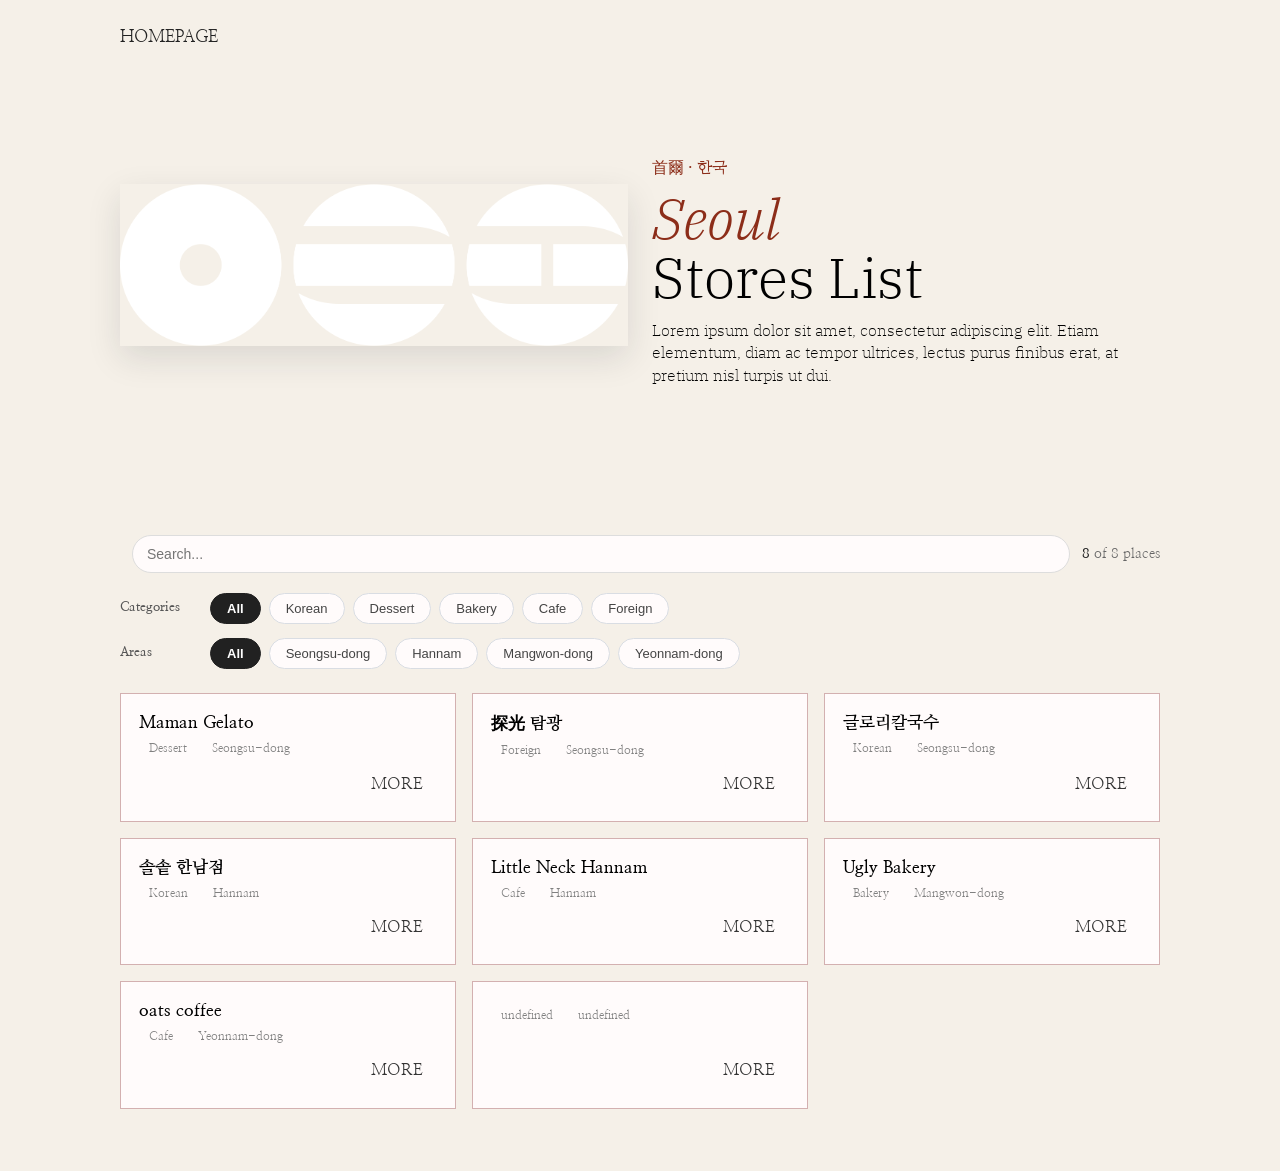
==== to-eat-detail.html @ 39fed941 "Add files via upload" ====
<!DOCTYPE html>
<html lang="zh-Hant">
<head>
  <meta charset="UTF-8" />
  <meta name="viewport" content="width=device-width, initial-scale=1.0" />
  <title>List in Seoul</title>

  <link rel="stylesheet" href="to-eat-detail.css" />
  <link rel="stylesheet" href="https://cdnjs.cloudflare.com/ajax/libs/remixicon/4.2.0/remixicon.min.css" />

  <link rel="preconnect" href="https://fonts.googleapis.com" />
  <link rel="preconnect" href="https://fonts.gstatic.com" crossorigin />
  <link href="https://fonts.googleapis.com/css2?family=IBM+Plex+Serif:ital,wght@0,100;0,200;0,300;0,400;0,500;0,600;0,700;1,100;1,200;1,300;1,400;1,500;1,600;1,700&family=Nanum+Myeongjo&display=swap"
        rel="stylesheet" />
</head>
<body>
  <header class="header">
    <nav class="container header-inner">
      <a href="#" class="nav-logo">
        <i class="ri-home-line"></i>
        <span>HOMEPAGE</span>
      </a>
    </nav>
  </header>

  <section class="eat-hero">
    <div class="container hero-inner">
      <figure class="eat-hero-figure">
        <img src="images/arirang-icon.png" alt="sticker" />
      </figure>

      <div class="eat-hero-content">
        <p class="eyebrow">首爾 · 한국</p>
        <h1 class="eat-hero-title">
          <span class="eat-hero-title1">Seoul</span>
          <span class="eat-hero-title2">Stores List</span>
        </h1>
        <p class="eat-hero-subtitle">
          Lorem ipsum dolor sit amet, consectetur adipiscing elit. Etiam elementum,
          diam ac tempor ultrices, lectus purus finibus erat, at pretium nisl turpis ut dui.
        </p>
      </div>
    </div>
  </section>

  <section class="list">
    <div class="container">
      <div class="toolbar">
        <label for="searchInput" class="sr-only">Search</label>
        <i class="ri-search-line"></i>
        <input id="searchInput" type="text" placeholder="Search..." />
        <div id="countText" aria-live="polite">0 of 0 places</div>
      </div>

      <div class="filter-group">
        <span class="filter-label">Categories</span>
        <div class="chips" id="categoryChips"></div>
      </div>

      <div class="filter-group">
        <span class="filter-label">Areas</span>
        <div class="chips" id="areaChips"></div>
      </div>

      <article class="cards" id="cardsContainer"></article>
    </div>
  </section>

  <!-- 共用餐廳詳細資料彈窗 -->
  <div class="modal" id="placeModal" aria-hidden="true">
    <div class="modal-backdrop" data-modal-close></div>
    <section class="modal-panel" role="dialog" aria-modal="true"
      aria-labelledby="modalTitle" aria-describedby="modalDescription" tabindex="-1">
      <button class="modal-close" type="button" aria-label="關閉彈窗" data-modal-close>
        <i class="ri-close-line" aria-hidden="true"></i>
      </button>
      <div class="modal-layout">
        <div class="modal-image-wrap">
          <img class="modal-image" id="modalImage" src="" alt="" />
        </div>
        <div class="modal-content">
          <p class="modal-eyebrow">SEOUL · EATING LIST</p>
          <h2 id="modalTitle"></h2>
          <div class="modal-tags" id="modalTags"></div>
          <section class="modal-section">
            <p class="modal-detail" id="modalAddress"></p>
            <div class="modal-map-links">
              <a class="modal-link" id="modalGoogleMap" href="#" target="_blank" rel="noopener">
                <i class="ri-map-pin-line" aria-hidden="true"></i> Google <i class="ri-arrow-right-up-line" aria-hidden="true"></i>
              </a>
              <a class="modal-link" id="modalNaverMap" href="#" target="_blank" rel="noopener">
                <i class="ri-map-pin-2-line" aria-hidden="true"></i> Naver <i class="ri-arrow-right-up-line" aria-hidden="true"></i>
              </a>
            </div>
          </section> 
          <section class="modal-section">
            <h3>ABOUT · 餐廳/店舖 簡介</h3>
            <p class="modal-description" id="modalDescription"></p>
          </section>

          <section class="modal-section">
            <h3>OPENING HOURS · 營業時間</h3>
            <p class="modal-detail" id="modalHours"></p>
          </section>
          <section class="modal-section">
            <h3>WHY VISIT · 推薦原因</h3>
            <p class="modal-detail" id="modalReason"></p>
          </section>
        </div>
      </div>
    </section>
  </div>

  <script>
    /* =========================================================
       1. 資料：area 統一用 "Seongsu / Hannam / Mangwon" 這組 key，
          顯示文字交給 AREA_LABEL 處理（修正資料不一致）
       ========================================================= */
    const places = [
    
    /* ======= Seongsu ========== */
      { name: "Maman Gelato", 
      category: "Dessert", 
      area: "Seongsu", 
      image: "images/maman.jpg", 
      description: "請在此填寫餐廳簡介。", 
      address: "請在此填寫韓文或英文地址。", 
      googleMapQuery: "南韓 Seoul, Seongdong-gu, Yeonmujang 9-gil, 8 1층",
      naverMapQuery: "마망젤라또 서울 성수동",
      hours: "11:30 – 21:00", 
      reason: "想吃matcha with straberry和chocolate berry" },

      { name: "探光 탐광", 
      category: "Foreign", 
      area: "Seongsu", 
      image: "images/tamgwang.jpg", 
      description: "其實是一間日料店", 
      address: "首爾 城東區 聖水洞二街 315-24", 
      googleMapQuery: "26 Yeonmujang 5ga-gil, Seongdong-gu, Seoul, 南韓",
      naverMapQuery: "탐광 성수동",
      hours: "11:30–15:30 ; 16:30–21:00", 
      reason: "招牌是炸蝦排蓋飯，就是價格，套餐八十多（hkd）" },

      { name: "글로리칼국수", 
      category: "Korean", 
      area: "Seongsu", 
      image: "#", 
      description: "請在此填寫餐廳簡介。", 
      address: "11:00–21:30", 
      googleMapQuery: "글로리칼국수 성수점",
      naverMapQuery: "글로리칼국수 서울 성수동",
      hours: "請在此填寫營業時間及公休日。", 
      reason: "吃過，覺得pretty good, 可能是因為當時心情好" },

  /* ======= Hannam ========== */
      { name: "솔솥 한남점", 
      category: "Korean", 
      area: "Hannam", 
      image: "#", 
      description: "釜飯，好像有連鎖店，不一定是這間", 
      address: "請在此填寫韓文或英文地址。", 
      googleMapQuery: "Solsot Pot Rice House Hannam 솔솥 한남점",
      naverMapQuery: "솔솥 한남점",
      hours: "11:30–21:00", 
      reason: "請在此填寫推薦原因或必點菜式。" },

      { name: "Little Neck Hannam", 
      category: "Cafe", 
      area: "Hannam", 
      image: "#", 
      description: "請在此填寫餐廳簡介。", 
      address: "請在此填寫韓文或英文地址。", 
      hours: "請在此填寫營業時間及公休日。", 
      reason: "請在此填寫推薦原因或必點菜式。" },

  /* ======= Mangwon ========== */
      { name: "Ugly Bakery", 
      category: "Bakery", 
      area: "Mangwon", 
      image: "#", 
      description: "請在此填寫餐廳簡介。", 
      address: "請在此填寫韓文或英文地址。", 
      naverMapQuery: "어글리베이커리",
      hours: "請在此填寫營業時間及公休日。", 
      reason: "請在此填寫推薦原因或必點菜式。" },

   /* ======= Yeonnmam ========== */
      { name: "oats coffee", 
      category: "Cafe", 
      area: "Yeonnam", 
      image: "images/oat-coffee-2.jpeg", 
      description: "Einspanner 6500won 挺便宜的", 
      address: "請在此填寫韓文或英文地址。", 
      hours: "11:00–21:00", 
      reason: "聽說這的維也納咖啡很好喝" },

     { name: "", 
      category: "", 
      area: "", 
      image: "#", 
      description: "請在此填寫餐廳簡介。", 
      address: "請在此填寫韓文或英文地址。", 
      googleMapQuery: "",
      naverMapQuery: "",
      hours: "請在此填寫營業時間及公休日。", 
      reason: "請在此填寫推薦原因或必點菜式。" }
    ];

    const CATEGORY_LABEL = {
      Korean: "Korean",
      Dessert: "Dessert",
      Bakery: "Bakery",
      Cafe: "Cafe",
      Foreign: "Foreign"
    };

    /* key 與 places.area 完全對應，才不會出現 undefined */
    const AREA_LABEL = {
      Seongsu: "Seongsu-dong",
      Hannam:  "Hannam",
      Mangwon: "Mangwon-dong",
      Yeonnam: "Yeonnam-dong"
    };

    /* 注意：value 要跟 places.area 一致（不是顯示文字） */
    const CATEGORY_OPTIONS = [
      { value: "All",      label: "All" },
      { value: "Korean",   label: "Korean" },
      { value: "Dessert",  label: "Dessert" },
      { value: "Bakery",   label: "Bakery" },
      { value: "Cafe",   label: "Cafe" },
      { value: "Foreign", label: "Foreign" }
    ];

    const AREA_OPTIONS = [
      { value: "All",     label: "All" },
      { value: "Seongsu", label: "Seongsu-dong" },
      { value: "Hannam",  label: "Hannam" },
      { value: "Mangwon", label: "Mangwon-dong" },
      { value: "Yeonnam", label: "Yeonnam-dong" }
    ];

    /* =========================================================
       2. State
       ========================================================= */
    const state = {
      category: "All",
      area: "All",
      keyword: ""
    };

    /* =========================================================
       3. DOM
       ========================================================= */
    const categoryChips  = document.getElementById("categoryChips");
    const areaChips      = document.getElementById("areaChips");
    const cardsContainer = document.getElementById("cardsContainer");
    const countText      = document.getElementById("countText");
    const searchInput    = document.getElementById("searchInput");

    const placeModal       = document.getElementById("placeModal");
    const modalPanel       = placeModal.querySelector(".modal-panel");
    const modalTitle       = document.getElementById("modalTitle");
    const modalTags        = document.getElementById("modalTags");
    const modalImage       = document.getElementById("modalImage");
    const modalDescription = document.getElementById("modalDescription");
    const modalAddress     = document.getElementById("modalAddress");
    const modalHours       = document.getElementById("modalHours");
    const modalReason      = document.getElementById("modalReason");
    const modalGoogleMap   = document.getElementById("modalGoogleMap");
    const modalNaverMap    = document.getElementById("modalNaverMap");
    let lastFocusedElement = null;


    /* =========================================================
       4. 產生篩選按鈕
       ========================================================= */
    function buildChips(container, options, stateKey) {
      container.innerHTML = "";

      options.forEach(function (option) {
        const btn = document.createElement("button");
        btn.type = "button";
        btn.className = "chip" + (state[stateKey] === option.value ? " active" : "");
        btn.textContent = option.label;

        btn.addEventListener("click", function () {
          state[stateKey] = option.value;

          container.querySelectorAll(".chip").forEach(function (c) {
            c.classList.remove("active");
          });
          btn.classList.add("active");

          renderCards();
        });

        container.appendChild(btn);
      });
    }

    /* =========================================================
       5. 工具函式（修正：原本 getMapUrl 未定義、website 未定義）
       ========================================================= */
    function getMapUrl(place) {return "https://www.google.com/maps/search/?api=1&query=" +
    ncodeURIComponent(place.name + " Seoul");}
    function getWebUrl(place) {return place.website? place.website: "https://www.google.com/search?q=" +
    encodeURIComponent(place.name + " Seoul");} 

    /* =========================================================
       6. 依 state 過濾並渲染
       ========================================================= */
    function renderCards() {
      const keyword = state.keyword.trim().toLowerCase();

      const filtered = places.filter(function (place) {
        const matchCategory =
          state.category === "All" || place.category === state.category;

        const matchArea =
          state.area === "All" || place.area === state.area;

      const searchableText = [
        place.name,
        place.category,
        place.area,
        place.address,
       place.description,
       place.reason
      ].join(" ").toLowerCase();

const matchKeyword =
  keyword === "" || searchableText.includes(keyword);

        return matchCategory && matchArea && matchKeyword;
      });

      countText.innerHTML =
        "<strong>" + filtered.length + "</strong> of " + places.length + " places";

      if (filtered.length === 0) {
        cardsContainer.innerHTML =
          '<div class="empty">沒有符合條件的地點，換個篩選條件試試吧 🙈</div>';
        return;
      }

      cardsContainer.innerHTML = filtered.map(function (place) {
        const webUrl   = getWebUrl(place);
        const webLabel = place.website ? "官方網站" : "MORE";

        return (
          '<div class="card">' +
            "<h3>" + place.name + "</h3>" +
            '<div class="tags">' +
              '<span class="tag tag-category">' + CATEGORY_LABEL[place.category] + "</span>" +
              '<span class="tag tag-area">'     + AREA_LABEL[place.area]       + "</span>" +
            "</div>" +
            '<div class="card-links">' +
              '<button class="btn btn-web more-button" type="button" data-place-name="' +
                place.name.replace(/"/g, "&quot;") + '">MORE <i class="ri-arrow-right-up-line" aria-hidden="true"></i></button>' +
            "</div>" +
          "</div>"
        );
      }).join("");
    }

    /* =========================================================
       7. Modal：開啟、關閉及填入對應餐廳資料
       ========================================================= */
    function openPlaceModal(place) {
      if (!place) return;

      lastFocusedElement = document.activeElement;
      modalTitle.textContent = place.name;
      modalTags.innerHTML =
        '<span class="modal-tag">' + CATEGORY_LABEL[place.category] + '</span>' +
        '<span class="modal-tag">' + AREA_LABEL[place.area] + '</span>';

      modalImage.src = place.image || "images/places/placeholder.jpg";
      modalImage.alt = place.name;
      modalDescription.textContent = place.description || "資料待補充。";
      modalAddress.textContent = place.address || "資料待補充。";
      modalHours.textContent = place.hours || "資料待補充。";
      modalReason.textContent = place.reason || "資料待補充。";

      const mapQuery = encodeURIComponent(place.name + " Seoul");

      modalGoogleMap.href =
      "https://www.google.com/maps/search/?api=1&query=" +
      encodeURIComponent(
       place.googleMapQuery || place.name + " " + place.address);

    modalNaverMap.href =
    "https://map.naver.com/p/search/" +
    encodeURIComponent(
     place.naverMapQuery || place.name + " " + place.address);

      placeModal.classList.add("is-open");
      placeModal.setAttribute("aria-hidden", "false");
      document.body.classList.add("modal-open");
      modalPanel.focus();
    }

    function closePlaceModal() {
      if (!placeModal.classList.contains("is-open")) return;

      placeModal.classList.remove("is-open");
      placeModal.setAttribute("aria-hidden", "true");
      document.body.classList.remove("modal-open");

      if (lastFocusedElement) lastFocusedElement.focus();
    }

    // 事件委派：搜尋或篩選後重新產生的 Card 仍然可以開啟 Modal。
    cardsContainer.addEventListener("click", function (event) {
      const moreButton = event.target.closest(".more-button");
      if (!moreButton) return;

      const place = places.find(function (item) {
        return item.name === moreButton.dataset.placeName;
      });
      openPlaceModal(place);
    });

    placeModal.querySelectorAll("[data-modal-close]").forEach(function (element) {
      element.addEventListener("click", closePlaceModal);
    });

    document.addEventListener("keydown", function (event) {
      if (!placeModal.classList.contains("is-open")) return;

      if (event.key === "Escape") closePlaceModal();

      if (event.key === "Tab") {
        const focusable = placeModal.querySelectorAll(
          'a[href], button:not([disabled]), [tabindex]:not([tabindex="-1"])'
        );
        const first = focusable[0];
        const last = focusable[focusable.length - 1];

        if (event.shiftKey && document.activeElement === first) {
          event.preventDefault();
          last.focus();
        } else if (!event.shiftKey && document.activeElement === last) {
          event.preventDefault();
          first.focus();
        }
      }
    });

    /* =========================================================
       8. 搜尋
       ========================================================= */
    searchInput.addEventListener("input", function (event) {
      state.keyword = event.target.value;
      renderCards();
    });

    /* =========================================================
       9. 初始化
       ========================================================= */
    buildChips(categoryChips, CATEGORY_OPTIONS, "category");
    buildChips(areaChips, AREA_OPTIONS, "area");
    renderCards();
  </script>
</body>
</html>
---- to-eat-detail.css ----
* {
  box-sizing: border-box;
  margin: 0;
  padding: 0;
}

:root {
  --base-background-color: #f5f0e8;
  --white-color: #fffbfb;
  --black-color: #212121;
  --red-accent-color: #8C2D19;
  --blue-accent-color: #1B365D;
  --muted-color: #D9C3B0;
  --color-will-change: #e4b74a;

  --font-body: "IBM Plex Serif", serif;
  --font-korea: "Nanum Myeongjo", serif;   /* 修正：與 Google Fonts 名稱一致 */

  --fs-xs: clamp(0.75rem, 0.72rem + 0.15vw, 0.8125rem);
  --fs-sm: clamp(0.875rem, 0.85rem + 0.15vw, 0.9375rem);
  --fs-base: clamp(1rem, 0.97rem + 0.2vw, 1.0625rem);
  --fs-md: clamp(1.0625rem, 1rem + 0.35vw, 1.1875rem);
  --fs-lg: clamp(1.25rem, 1.15rem + 0.5vw, 1.5rem);
  --fs-xl: clamp(1.5rem, 1.3rem + 1vw, 2rem);
  --fs-2xl: clamp(1.875rem, 1.5rem + 1.8vw, 2.75rem);
  --fs-3xl: clamp(2.25rem, 1.7rem + 2.6vw, 3.5rem);
}

a { text-decoration: none; color: var(--black-color); }

img { display: block; max-width: 100%; height: auto; }

body {
  background-color: var(--base-background-color);
  padding-top: 72px;
  font-family: var(--font-korea);
}

.container {
  width: 100%;
  max-width: 1120px;
  margin-inline: auto;
  padding-inline: clamp(1rem, 0.5rem + 3vw, 2.5rem);
}

/* 無障礙隱藏（修正：原本未定義，label 會顯示出來） */
.sr-only {
  position: absolute;
  width: 1px; height: 1px;
  padding: 0; margin: -1px;
  overflow: hidden;
  clip: rect(0, 0, 0, 0);
  white-space: nowrap;
  border: 0;
}

/* ============ header ============ */
.header {
  width: 100%;
  position: fixed;                         /* 修正：搭配 body padding-top */
  top: 0;
  left: 0;
  z-index: 100;
  background-color: var(--base-background-color); /* 修正：不透明背景 */
}

.header-inner {
  display: flex;                           /* 修正：讓 gap 生效 */
  align-items: center;
  min-height: 72px;
  gap: clamp(0.75rem, 0.7rem + 0.25vw, 1rem);
  padding-block: clamp(0.75rem, 0.7rem + 0.25vw, 1rem);
  font-size: var(--fs-base);
}

.nav-logo {
  transition: color 0.2s ease;
  display: inline-flex;
  align-items: center;
}

.nav-logo:hover { color: #4A5568; }

/* ============ hero ============ */
.eat-hero {
  position: relative;
  overflow: hidden;
  padding-block: clamp(3rem, 2.2rem + 4vw, 6rem);
}

.hero-inner {
  position: relative;
  z-index: 1;
  display: grid;
  align-items: center;
}

.eat-hero-figure { position: relative; }

.eat-hero-figure img {
  width: 100%;
  box-shadow: 0 12px 32px rgba(26, 32, 44, 0.12);
  height: auto;
  margin-bottom: 15px;
}

/* ============ font ============ */
.eyebrow {
  font-family: var(--font-korea);
  font-weight: 400;
  font-style: normal;
  margin-bottom: 10px;
  color: var(--red-accent-color);
}

/* 修正：補上 .eat-hero-title 並讓兩個 span 換行 */
.eat-hero-title {
  line-height: 1.05;
  margin-bottom: 0.75rem;
}

.eat-hero-title1,
.eat-hero-title2 {
  display: block;                          /* 修正：讓 Seoul / Eating List 分兩行 */
}

.eat-hero-title1 {
  font-family: var(--font-body);
  font-weight: 300;
  font-style: italic;
  color: var(--red-accent-color);
  font-size: var(--fs-3xl);
}

.eat-hero-title2 {
  font-family: var(--font-body);
  font-weight: 300;
  font-style: normal;
  font-size: var(--fs-3xl);
}

.eat-hero-subtitle {
  font-family: var(--font-body);
  font-weight: 200;
  line-height: 1.4rem;
  margin-top: 5px;
}

.list { padding-block: clamp(2rem, 1.5rem + 3vw, 4rem); }

/* ============ 顶部工具条 ============ */
.toolbar {
  display: flex;
  flex-wrap: wrap;
  gap: 12px;
  align-items: center;
  justify-content: space-between;
  margin-bottom: 20px;
}

#searchInput {
  flex: 1 1 240px;
  padding: 10px 14px;
  border: 1px solid #ddd;
  border-radius: 999px;
  font-size: 14px;
  outline: none;
  background: var(--white-color);
  }

#searchInput:focus {
  border-color: var(--black-color);
  box-shadow: 0 0 0 3px rgba(142, 58, 42, 0.15); /* 修正：改用主題紅 */
}

#countText { font-size: 14px; color: #666; white-space: nowrap; }
#countText strong { color: var(--black-color); }

/* ============ 筛选按钮组 ============ */
.filter-group {
  display: flex;
  flex-wrap: wrap;
  align-items: center;
  gap: 10px;
  margin-bottom: 14px;
}

.filter-label {
  font-size: 13px;
  font-weight: 600;
  color: #555;
  min-width: 80px;
}

.chips { display: flex; flex-wrap: wrap; gap: 8px; }

.chip {
  padding: 7px 16px;
  border: 1px solid #d9dde3;
  background: var(--white-color);
  border-radius: 999px;
  font-size: 13px;
  color: #444;
  cursor: pointer;
  transition: all 0.15s ease;
}

.chip:hover { border-color: var(--black-color); color: var(--black-color); }
.chip.active {
  background: var(--black-color);
  border-color: var(--black-color);
  color: #fff;
  font-weight: 600;
}

/* ============ 卡片网格 ============ */
.cards {
  display: grid;
  grid-template-columns: repeat(auto-fill, minmax(260px, 1fr));
  gap: 16px;
  margin-top: 24px;
}

.card {
  background: var(--white-color);
  border: 1px solid #d3b0b0;
  padding: 18px;
  display: flex;
  flex-direction: column;
  gap: 5px;
}

.card:hover {
background-color: #fdeded;
color: var(--red-accent-color);
}

.card h3 { margin: 0; font-size: 17px; }
.tags { display: flex; flex-wrap: wrap; gap: 5px; }
.tag { font-size: 12px; padding: 3px 10px; color: grey;}

.card-links { display: flex; gap: 8px; margin-top: auto; }

.btn {
  flex: 1;
  text-align: right;
  text-decoration: none;
  font-size: 13px;
  padding: 8px 10px;
  transition: opacity 0.2s;
}

.btn:hover { opacity: 0.85; }
.btn-web { color: #333; }

.empty {
  grid-column: 1 / -1;
  text-align: center;
  color: #888;
  padding: 60px 0;
  font-size: 15px;
}

/* ============ RWD ============ */
@media screen and (max-width: 340px) {
  .container { padding-inline: 0.75rem; }

  .eat-hero-content {
    text-align: center;
  }
}

@media screen and (min-width: 768px) {
  .hero-inner {
    grid-template-columns: repeat(1, 1fr);
    column-gap: 1.5rem;
  }
}

@media screen and (min-width: 1120px) {
  .hero-inner { grid-template-columns: repeat(2, 1fr); }
}


/* ============ Modal / 餐廳詳細資料彈窗 ============ */
body.modal-open { overflow: hidden; }
.more-button { appearance:none; border:0; background:transparent; font:inherit; cursor:pointer; }
.more-button i { margin-left:4px; vertical-align:middle; }

.modal {
  position:fixed; inset:0; z-index:1000; display:grid; place-items:center; padding:24px;
  visibility:hidden; pointer-events:none; transition:visibility 0s linear .3s;
}
.modal.is-open { visibility:visible; pointer-events:auto; transition-delay:0s; }
.modal-backdrop { position:absolute; inset:0; background:rgba(33,33,33,.62); opacity:0; transition:opacity .3s ease; }
.modal.is-open .modal-backdrop { opacity:1; }
.modal-panel {
  position:relative; z-index:1; width:min(100%,900px); max-height:min(86vh,780px); overflow:auto;
  background:var(--base-background-color); border:1px solid var(--muted-color);
  box-shadow:0 24px 70px rgba(0,0,0,.24); opacity:0; transform:translateY(22px) scale(.985);
  transition:opacity .3s ease,transform .3s cubic-bezier(.2,.8,.2,1);
}
.modal.is-open .modal-panel { opacity:1; transform:translateY(0) scale(1); }
.modal-layout { display:grid; grid-template-columns:50% 50%; align-items: stretch; }
.modal-image-wrap { min-height:100%; aspect-ratio: 3 / 4; overflow:hidden; background:#e8ded2; }
.modal-image { display: block ;width:100%; height:100%; object-fit:cover; object-position: center;}
.modal-content { 
  padding:clamp(28px,4vw,48px); 
  overflow-y:auto;}
.modal-close {
  position:absolute; top:14px; right:14px; z-index:3; display:grid; place-items:center;
  width:40px; height:40px; border:1px solid var(--muted-color); border-radius:50%;
  background:var(--base-background-color); color:var(--black-color); font-size:22px; cursor:pointer;
  transition:background .2s ease,color .2s ease;
}
.modal-close:hover { background:var(--red-accent-color); color:var(--white-color); }
.modal-eyebrow { margin:2px 42px 12px 0; color:var(--red-accent-color); font-family:var(--font-body); font-size:var(--fs-xs); letter-spacing:.12em; }
.modal-panel h2 { margin-bottom:16px; color:var(--black-color); font-family:var(--font-body); font-size:var(--fs-2xl); font-weight:400; line-height:1.15; }
.modal-tags { display:flex; flex-wrap:wrap; gap:8px; margin-bottom:28px; }
.modal-tag { padding:6px 12px; border:1px solid var(--muted-color); color:var(--red-accent-color); font-size:var(--fs-xs); }
.modal-section { padding:17px 0; border-top:1px solid rgba(140,45,25,.18); }
.modal-section h3 { margin-bottom:8px; color:var(--red-accent-color); font-family:var(--font-body); font-size:var(--fs-xs); font-weight:600; letter-spacing:.1em; }
.modal-description,.modal-detail { color:#555; font-size:var(--fs-sm); line-height:1.8; white-space:pre-line; }
.modal-map-links { display:flex; flex-wrap:wrap; gap:8px; margin-top:12px; }
.modal-link {
  display:inline-flex; align-items:center; justify-content:center; gap:7px; min-height:38px;
  padding:8px 12px; border:1px solid var(--black-color); color:var(--black-color);
  font-size:var(--fs-xs); transition:background .2s ease,color .2s ease;
}
.modal-link:hover { background:var(--red-accent-color); border-color:var(--red-accent-color); color:var(--white-color); }

@media (max-width:680px) {
.modal {
    padding: 12px;
  }

  .modal-panel {
    width: min(100%, 480px);
    max-height: 90vh;
  }

  .modal-layout {
    grid-template-columns: 1fr;
  }

  .modal-image-wrap {
    width: 100%;
    aspect-ratio: 4/3;
    max-height: none;
  }

  .modal-image {
    width: 100%;
    height: 100%;
    object-fit: cover;
  }

  .modal-content {
    padding: 25px 22px 30px;
  }

  .modal-tags {
    margin-bottom: 18px;
  }

  .modal-close {
    top: 10px;
    right: 10px;
  }
}
@media (prefers-reduced-motion:reduce) { .modal-backdrop,.modal-panel,.modal-close { transition:none; } }
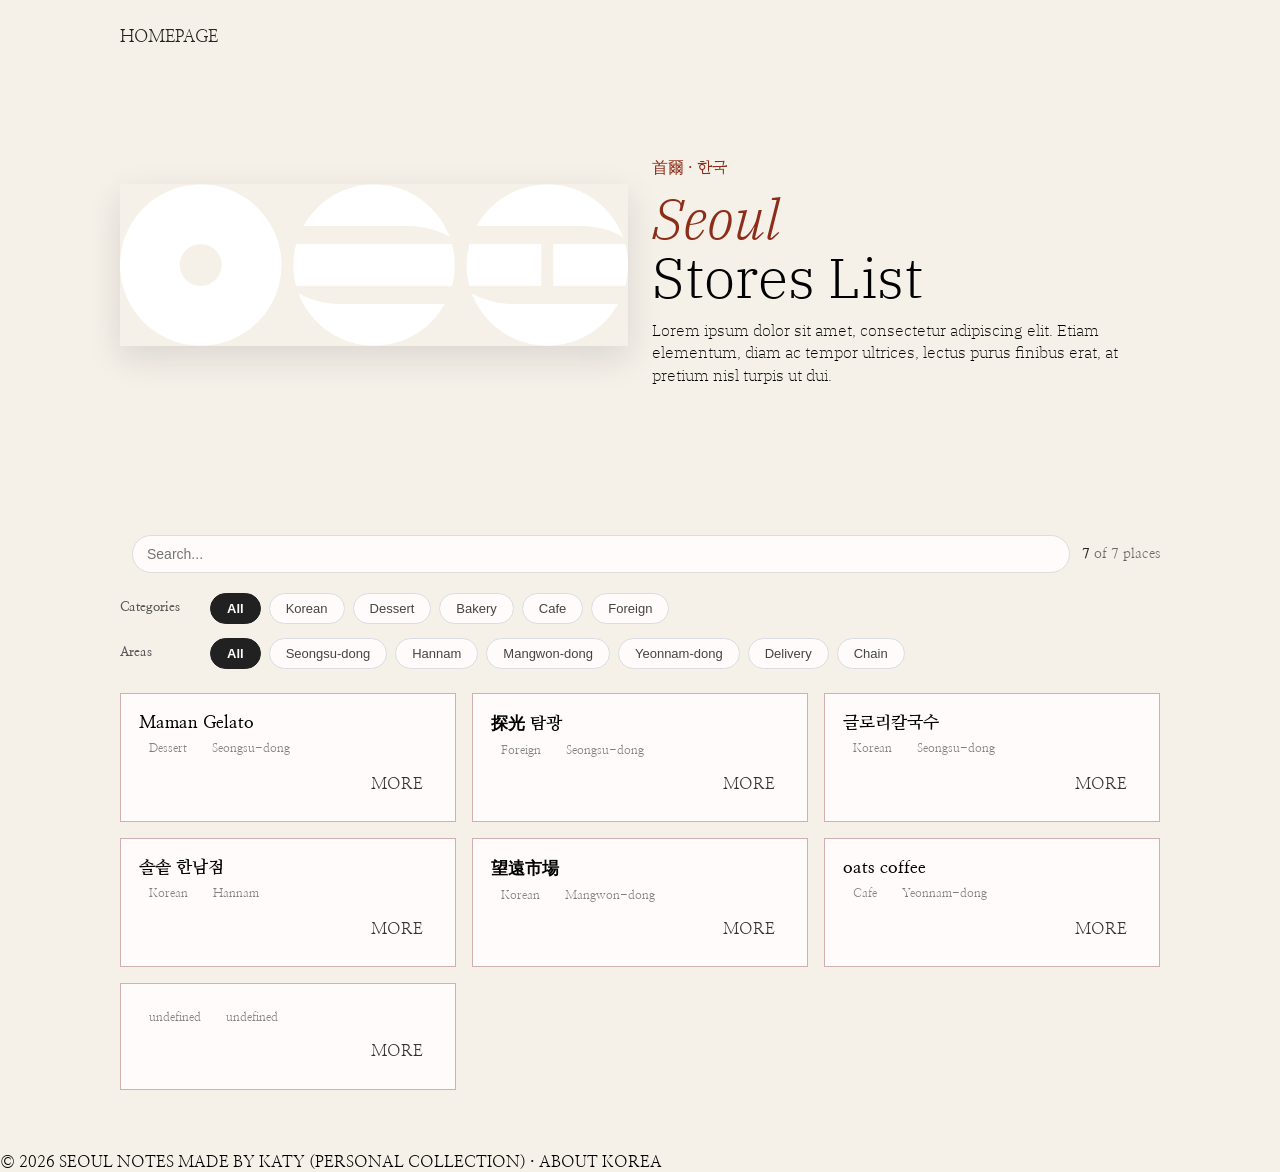
==== commit 19eb4ce2: "Add files via upload" ====
--- a/to-eat-detail.html
+++ b/to-eat-detail.html
@@ -16,7 +16,7 @@
 <body>
   <header class="header">
     <nav class="container header-inner">
-      <a href="#" class="nav-logo">
+      <a href="index.html" class="nav-logo">
         <i class="ri-home-line"></i>
         <span>HOMEPAGE</span>
       </a>
@@ -123,9 +123,9 @@
       category: "Dessert", 
       area: "Seongsu", 
       image: "images/maman.jpg", 
-      description: "請在此填寫餐廳簡介。", 
-      address: "請在此填寫韓文或英文地址。", 
-      googleMapQuery: "南韓 Seoul, Seongdong-gu, Yeonmujang 9-gil, 8 1층",
+      description: "招牌是迪拜巧克力味，很多人排隊", 
+      address: "南韓 Seoul, Seongdong-gu, Yeonmujang 9-gil, 8 1층", 
+      googleMapQuery: "Maman Gelato Seongsu",
       naverMapQuery: "마망젤라또 서울 성수동",
       hours: "11:30 – 21:00", 
       reason: "想吃matcha with straberry和chocolate berry" },
@@ -144,13 +144,13 @@
       { name: "글로리칼국수", 
       category: "Korean", 
       area: "Seongsu", 
-      image: "#", 
-      description: "請在此填寫餐廳簡介。", 
-      address: "11:00–21:30", 
+      image: "images/glory.jpg", 
+      description: "主打韓式刀切麵&人參雞湯", 
+      address: "南韓 Seoul, Mapo-gu, World Cup-ro 13-gil, 73 1층", 
       googleMapQuery: "글로리칼국수 성수점",
       naverMapQuery: "글로리칼국수 서울 성수동",
-      hours: "請在此填寫營業時間及公休日。", 
-      reason: "吃過，覺得pretty good, 可能是因為當時心情好" },
+      hours: "12:00–20:00 (no mon & tue) 那我當時挺幸運的", 
+      reason: "吃過的一個韓餐，覺得pretty good" },
 
   /* ======= Hannam ========== */
       { name: "솔솥 한남점", 
@@ -164,23 +164,15 @@
       hours: "11:30–21:00", 
       reason: "請在此填寫推薦原因或必點菜式。" },
 
-      { name: "Little Neck Hannam", 
-      category: "Cafe", 
-      area: "Hannam", 
-      image: "#", 
-      description: "請在此填寫餐廳簡介。", 
-      address: "請在此填寫韓文或英文地址。", 
-      hours: "請在此填寫營業時間及公休日。", 
-      reason: "請在此填寫推薦原因或必點菜式。" },
-
   /* ======= Mangwon ========== */
-      { name: "Ugly Bakery", 
-      category: "Bakery", 
+      { name: "望遠市場", 
+      category: "Korean", 
       area: "Mangwon", 
       image: "#", 
       description: "請在此填寫餐廳簡介。", 
-      address: "請在此填寫韓文或英文地址。", 
-      naverMapQuery: "어글리베이커리",
+      address: "27 Poeun-ro 6-gil, Mapo-gu, Seoul, 南韓", 
+      googleMapQuery: "망원시장",
+      naverMapQuery: "망원시장",
       hours: "請在此填寫營業時間及公休日。", 
       reason: "請在此填寫推薦原因或必點菜式。" },
 
@@ -189,10 +181,14 @@
       category: "Cafe", 
       area: "Yeonnam", 
       image: "images/oat-coffee-2.jpeg", 
-      description: "Einspanner 6500won 挺便宜的", 
-      address: "請在此填寫韓文或英文地址。", 
+      description: "跟弘大地鐵站有點距離，步行約14分鐘", 
+      address: "29-8 Seongmisan-ro 29-gil, Mapo-gu, Seoul, 南韓", 
+      googleMapQuery: "oats coffee Yeonnam",
+      naverMapQuery: "오츠커피 연남",
       hours: "11:00–21:00", 
-      reason: "聽說這的維也納咖啡很好喝" },
+      reason: "聽說這的維也納咖啡很好喝 6500won 挺便宜的" },
+
+        /* ======= chain ========== */
 
      { name: "", 
       category: "", 
@@ -219,7 +215,9 @@
       Seongsu: "Seongsu-dong",
       Hannam:  "Hannam",
       Mangwon: "Mangwon-dong",
-      Yeonnam: "Yeonnam-dong"
+      Yeonnam: "Yeonnam-dong",
+      delivery: "Delivery",
+      chain: "Chain"
     };
 
     /* 注意：value 要跟 places.area 一致（不是顯示文字） */
@@ -237,7 +235,9 @@
       { value: "Seongsu", label: "Seongsu-dong" },
       { value: "Hannam",  label: "Hannam" },
       { value: "Mangwon", label: "Mangwon-dong" },
-      { value: "Yeonnam", label: "Yeonnam-dong" }
+      { value: "Yeonnam", label: "Yeonnam-dong" },
+      { value: "delivery", label: "Delivery" },
+      { value: "chain", label: "Chain" }
     ];
 
     /* =========================================================
@@ -463,5 +463,10 @@
     buildChips(areaChips, AREA_OPTIONS, "area");
     renderCards();
   </script>
+
+    <footer>
+    <span>© 2026 SEOUL NOTES</span>
+    <span>MADE BY KATY (PERSONAL COLLECTION) · ABOUT KOREA</span>
+  </footer>
 </body>
 </html>
